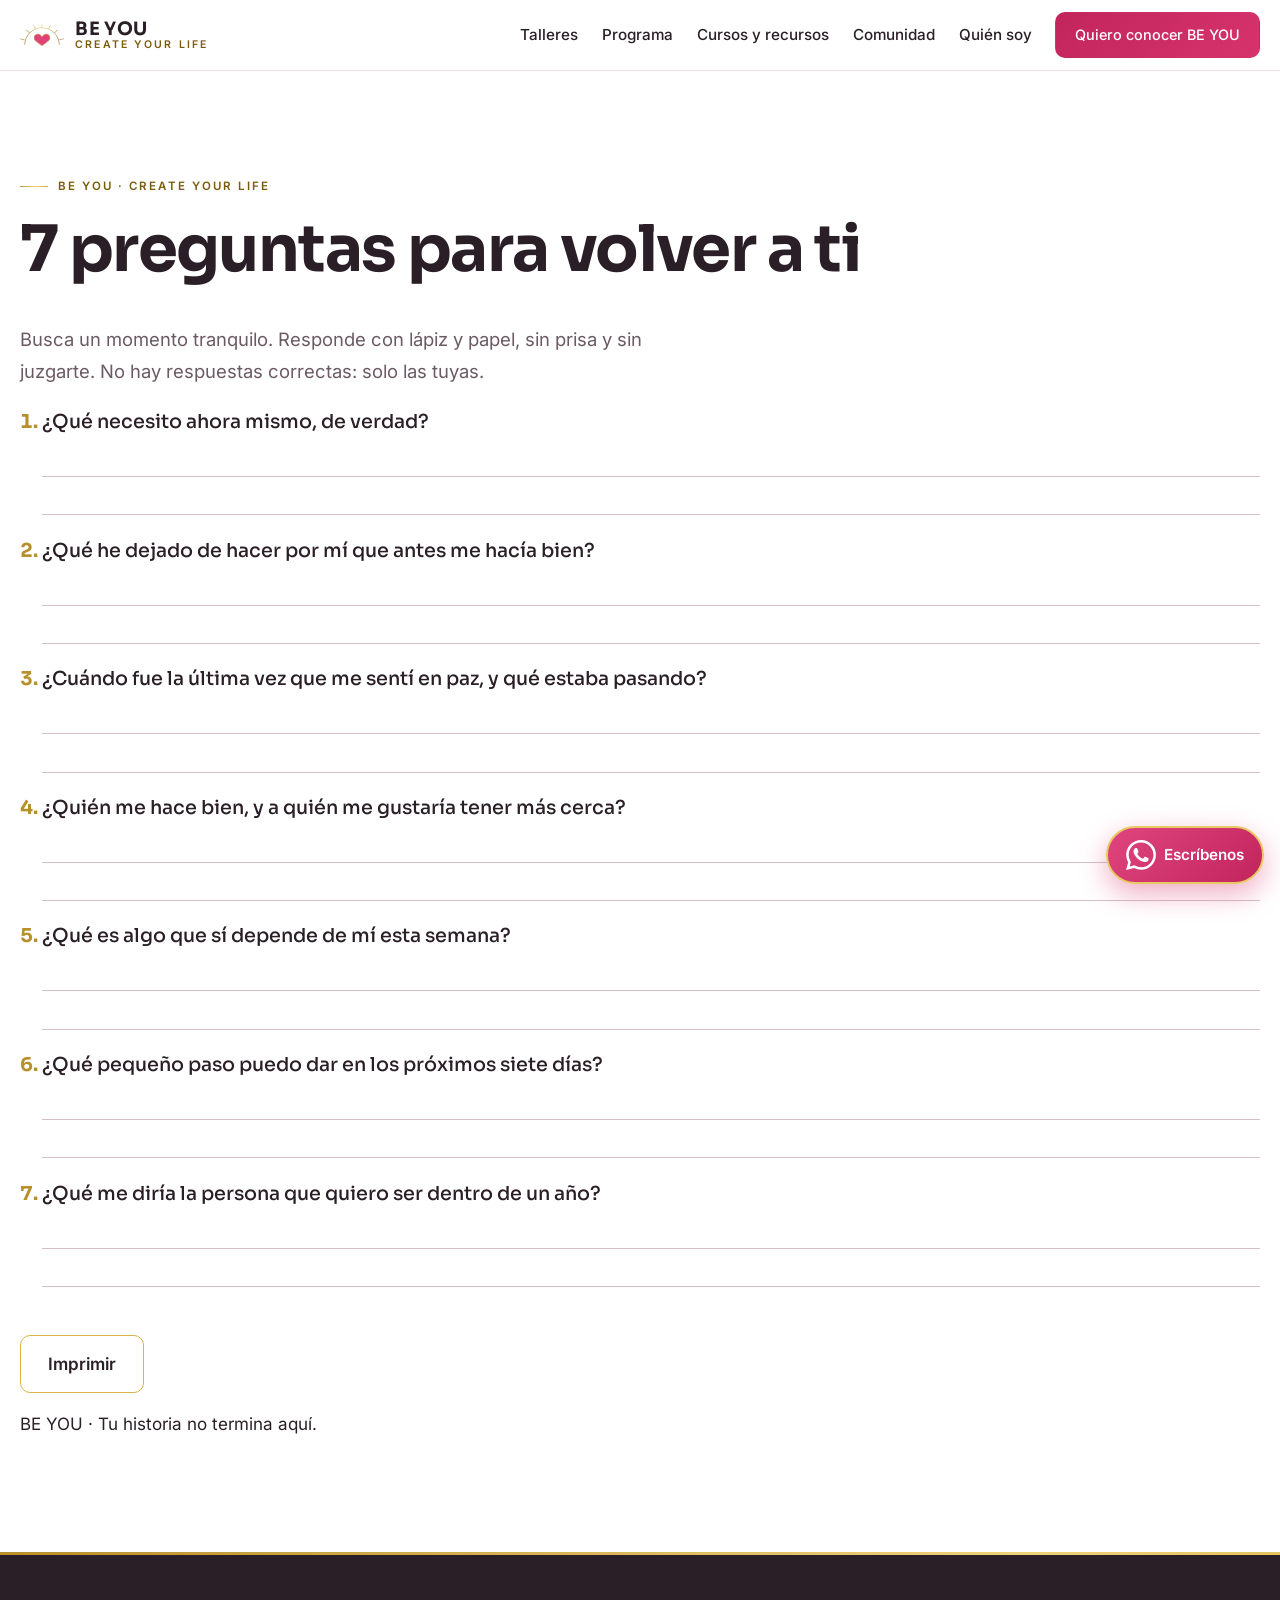
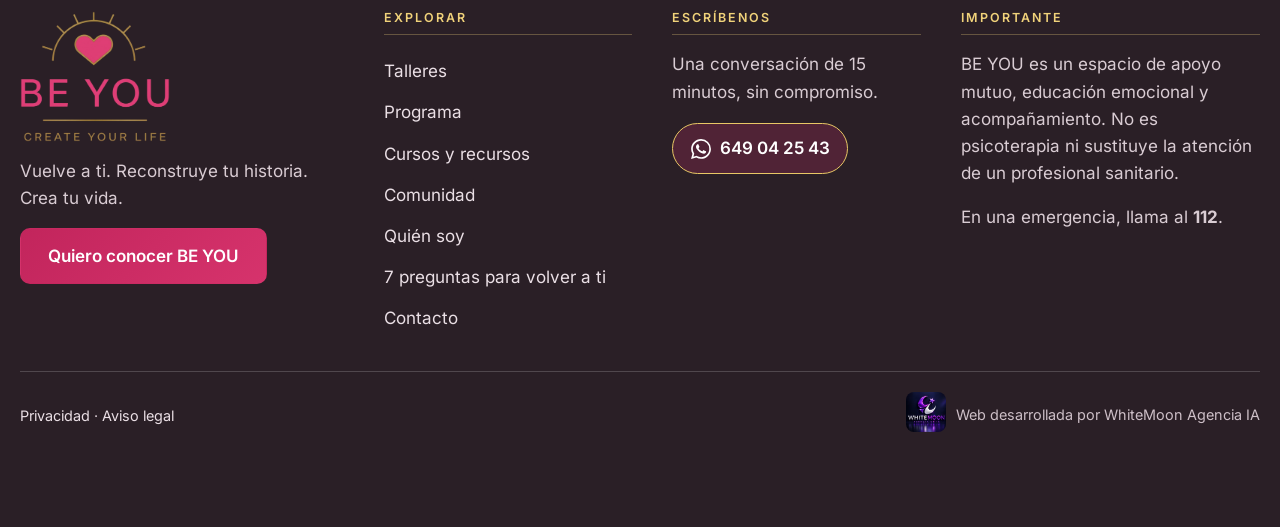
==== 7-preguntas.html @ c8401841 "feat: pasos con tarjetas unidas y 'Lo que encontrarás' en 4 tarjetas con foto Co-Authored-By: Claude" ====
<!doctype html>
<html lang="es">
<head>
  <meta charset="utf-8">
  <meta name="viewport" content="width=device-width, initial-scale=1, viewport-fit=cover">
  <title>7 preguntas para volver a ti · BE YOU</title>
  <meta name="description" content="Hoja de reflexión gratuita de BE YOU para hacer con calma: siete preguntas para volver a ti.">
  <meta name="robots" content="noindex, nofollow">
  <meta name="theme-color" content="#ffffff">
  <link rel="canonical" href="https://nexusforgeia.github.io/BE-YOU-CREATE-YOUR-LIFE-/7-preguntas.html">
  <meta property="og:type" content="website">
  <meta property="og:locale" content="es_ES">
  <meta property="og:site_name" content="BE YOU · Create Your Life">
  <meta property="og:title" content="7 preguntas para volver a ti · BE YOU">
  <meta property="og:description" content="Hoja de reflexión gratuita de BE YOU para hacer con calma: siete preguntas para volver a ti.">
  <meta property="og:url" content="https://nexusforgeia.github.io/BE-YOU-CREATE-YOUR-LIFE-/7-preguntas.html">
  <meta property="og:image" content="https://nexusforgeia.github.io/BE-YOU-CREATE-YOUR-LIFE-/assets/img/og.jpg">
  <meta property="og:image:width" content="1200">
  <meta property="og:image:height" content="630">
  <meta property="og:image:alt" content="Logotipo de BE YOU · Create Your Life">
  <meta name="twitter:card" content="summary_large_image">
  <meta http-equiv="Content-Security-Policy" content="default-src 'self'; script-src 'self'; style-src 'self'; img-src 'self' data:; connect-src 'self'; base-uri 'self'; form-action 'self' mailto:">
  <link rel="stylesheet" href="assets/app.css?v=14">
  <script type="module" src="assets/app.js?v=14"></script>
</head>
<body>
  <a class="saltar" href="#principal">Saltar al contenido</a>
  <header class="cabecera">
    <div class="contenedor">
      <a class="marca" href="index.html" aria-label="BE YOU · Create Your Life, inicio"><picture><source srcset="assets/img/be-you-icono.webp" type="image/webp"><img class="marca-logo" src="assets/img/be-you-icono.png" width="44" height="44" alt="" aria-hidden="true"></picture><span class="marca-texto"><strong>BE YOU</strong><span>Create Your Life</span></span></a>
      <button class="menu-boton" type="button" aria-expanded="false" aria-controls="navegacion">Menú</button>
      <nav id="navegacion" class="navegacion" aria-label="Principal"><a href="talleres.html">Talleres</a><a href="programa.html">Programa</a><a href="cursos.html">Cursos y recursos</a><a href="comunidad.html">Comunidad</a><a href="sobre.html">Quién soy</a><a class="boton" href="contacto.html">Quiero conocer BE YOU</a></nav>
    </div>
  </header>
  <main id="principal">
    <section class="hoja">
      <div class="contenedor">
        <p class="eyebrow">BE YOU · Create Your Life</p>
        <h1>7 preguntas para volver a ti</h1>
        <p class="lead">Busca un momento tranquilo. Responde con lápiz y papel, sin prisa y sin juzgarte. No hay respuestas correctas: solo las tuyas.</p>
        <ol><li>¿Qué necesito ahora mismo, de verdad?<span class="linea"></span><span class="linea"></span></li><li>¿Qué he dejado de hacer por mí que antes me hacía bien?<span class="linea"></span><span class="linea"></span></li><li>¿Cuándo fue la última vez que me sentí en paz, y qué estaba pasando?<span class="linea"></span><span class="linea"></span></li><li>¿Quién me hace bien, y a quién me gustaría tener más cerca?<span class="linea"></span><span class="linea"></span></li><li>¿Qué es algo que sí depende de mí esta semana?<span class="linea"></span><span class="linea"></span></li><li>¿Qué pequeño paso puedo dar en los próximos siete días?<span class="linea"></span><span class="linea"></span></li><li>¿Qué me diría la persona que quiero ser dentro de un año?<span class="linea"></span><span class="linea"></span></li></ol>
        <p class="no-imprimir sep"><button class="boton boton-sec" type="button" id="imprimir">Imprimir</button></p>
        <p>BE YOU · Tu historia no termina aquí.</p>
      </div>
    </section>
  </main>
  <footer class="pie">
    <div class="contenedor">
      <div class="cols pie-cols">
        <div class="pie-marca">
          <picture><source srcset="assets/img/be-you-logo.webp" type="image/webp"><img src="assets/img/be-you-logo.png" width="150" height="131" alt="BE YOU · Create Your Life" loading="lazy"></picture>
          <p>Vuelve a ti. Reconstruye tu historia. Crea tu vida.</p>
          <p><a class="boton" href="contacto.html">Quiero conocer BE YOU</a></p>
        </div>
        <div><h2>Explorar</h2><ul class="pie-lista"><li><a href="talleres.html">Talleres</a></li><li><a href="programa.html">Programa</a></li><li><a href="cursos.html">Cursos y recursos</a></li><li><a href="comunidad.html">Comunidad</a></li><li><a href="sobre.html">Quién soy</a></li><li><a href="7-preguntas.html">7 preguntas para volver a ti</a></li><li><a href="contacto.html">Contacto</a></li></ul></div>
        <div><h2>Escríbenos</h2><p>Una conversación de 15 minutos, sin compromiso.</p><p><a class="pie-wa" href="https://wa.me/34649042543?text=Hola%2C%20quiero%20conocer%20BE%20YOU" target="_blank" rel="noopener"><svg width="20" height="20" aria-hidden="true" focusable="false"><use href="assets/iconos.svg#whatsapp"/></svg>649 04 25 43</a></p></div>
        <div><h2>Importante</h2><p>BE YOU es un espacio de apoyo mutuo, educación emocional y acompañamiento. No es psicoterapia ni sustituye la atención de un profesional sanitario.</p><p>En una emergencia, llama al <strong>112</strong>.</p></div>
      </div>
      <div class="legal">
        <p><a href="privacidad.html">Privacidad</a> · <a href="aviso-legal.html">Aviso legal</a></p>
        <a class="firma" href="https://whitemoon.es" target="_blank" rel="noopener"><picture><source srcset="assets/img/whitemoon-logo-3d.webp" type="image/webp"><img src="assets/img/whitemoon-logo-3d.png" width="40" height="40" alt="WhiteMoon" loading="lazy" decoding="async"></picture><span>Web desarrollada por WhiteMoon Agencia IA</span></a>
      </div>
    </div>
  </footer>
  <a class="wa-flotante" href="https://wa.me/34649042543?text=Hola%2C%20quiero%20conocer%20BE%20YOU" target="_blank" rel="noopener" aria-label="Escribir por WhatsApp a BE YOU"><svg class="wa-icono" width="30" height="30" aria-hidden="true" focusable="false"><use href="assets/iconos.svg#whatsapp"/></svg><span class="wa-texto">Escríbenos</span></a>
</body>
</html>
---- assets/app.css ----
/* BE YOU · Create Your Life — mismo lenguaje visual que whitemoon.es (Inter + Sora, hero amplio,
   etiquetas con línea, números grandes, ticker, líneas finas) en blanco, rosa y dorado. */
@font-face { font-family: "Inter"; font-style: normal; font-weight: 100 900; font-display: swap; src: url("fonts/inter-latin.woff2") format("woff2"); }
@font-face { font-family: "Sora"; font-style: normal; font-weight: 100 800; font-display: swap; src: url("fonts/sora-latin-var.woff2") format("woff2"); }
:root {
  --bg: #ffffff; --bg2: #fff7f9; --bg3: #fdeef3; --card: #ffffff; --line: #f0dbe3;
  --text: #2a1f26; --muted: #6b5a64;
  --rosa: #d6336c; --rosa-2: #c2255c; --rosa-suave: #fde3ec; --rosa-claro: #f783ac;
  --oro: #b8902b; --oro-2: #e8c765; --oro-texto: #7a5c0a; --oro-suave: #fbf3dc;
  --grad-oro: linear-gradient(135deg, #b8902b, #f0d27a 55%, #c9a227);
  --grad-rosa: linear-gradient(135deg, #c2255c, #d6336c);
  --radius: 14px; --max: 1240px;
  --display: "Sora", "Inter", system-ui, sans-serif;
  --sans: "Inter", system-ui, -apple-system, "Segoe UI", sans-serif;
}
* { box-sizing: border-box; }
html { scroll-behavior: smooth; }
@media (prefers-reduced-motion: reduce) { html { scroll-behavior: auto; } *, *::before, *::after { transition: none !important; animation: none !important; } }
body { margin: 0; background: var(--bg); color: var(--text); font: 400 1.0625rem/1.7 var(--sans); -webkit-font-smoothing: antialiased; }
img, svg { max-width: 100%; }
a { color: var(--rosa-2); text-underline-offset: 3px; }
:focus-visible { outline: 3px solid var(--text); outline-offset: 3px; border-radius: 4px; }
.contenedor { width: min(var(--max), 100% - 2.5rem); margin-inline: auto; position: relative; }
.visualmente-oculto { position: absolute; width: 1px; height: 1px; overflow: hidden; clip: rect(0 0 0 0); white-space: nowrap; }
.saltar { position: absolute; left: .5rem; top: -4rem; background: var(--text); color: #fff; padding: .6rem 1rem; border-radius: 8px; z-index: 100; }
.saltar:focus { top: .5rem; }
h1, h2, h3 { font-family: var(--display); line-height: 1.1; margin: 0 0 .6em; letter-spacing: -.025em; text-wrap: balance; }
h1 { font-size: clamp(2.2rem, 6vw, 4rem); font-weight: 700; }
h2 { font-size: clamp(1.6rem, 3.6vw, 2.4rem); font-weight: 600; }
h3 { font-size: 1.2rem; font-weight: 600; }
p { margin: 0 0 1em; }
em.grad { font-style: normal; background: var(--grad-rosa); -webkit-background-clip: text; background-clip: text; -webkit-text-fill-color: transparent; }
.lead { font-size: 1.15rem; color: var(--muted); max-width: 40rem; }
.eyebrow { display: inline-flex; align-items: center; gap: .6rem; text-transform: uppercase; letter-spacing: .18em; font-size: .72rem; font-weight: 600; color: var(--oro-texto); margin: 0 0 1.2rem; }
.eyebrow::before { content: ""; width: 28px; height: 1px; background: var(--grad-oro); }

/* Cabecera */
.cabecera { position: sticky; top: 0; z-index: 20; background: rgba(255,255,255,.92); backdrop-filter: blur(10px); border-bottom: 1px solid var(--line); }
.cabecera .contenedor { display: flex; align-items: center; justify-content: space-between; gap: 1rem; min-height: 70px; }
.marca { text-decoration: none; color: var(--text); display: inline-flex; align-items: center; gap: .7rem; }
.marca-logo { width: 42px; height: 42px; border-radius: 50%; display: grid; place-items: center; font-family: var(--display); font-weight: 700; font-size: .95rem; color: #fff; background: var(--grad-rosa); box-shadow: 0 0 0 2px #fff, 0 0 0 3.5px #d9b44a; }
.marca-texto { display: grid; line-height: 1.1; }
.marca strong { font-family: var(--display); font-size: 1.15rem; font-weight: 700; letter-spacing: .02em; }
.marca-texto span { font-size: .66rem; letter-spacing: .2em; text-transform: uppercase; color: var(--oro-texto); font-weight: 600; }
.menu-boton { display: none; min-height: 44px; min-width: 44px; padding: 0 1rem; border: 1px solid var(--line); border-radius: 999px; background: #fff; font: inherit; font-weight: 600; color: var(--text); cursor: pointer; }
.navegacion { display: flex; align-items: center; gap: .25rem 1.3rem; flex-wrap: wrap; justify-content: flex-end; }
.navegacion a { text-decoration: none; color: var(--text); padding: .5rem .1rem; font-weight: 500; font-size: .95rem; }
.navegacion a:hover { color: var(--rosa-2); }
.navegacion a[aria-current="page"] { box-shadow: inset 0 -2px 0 var(--oro-2); }
.navegacion .boton { padding: .6rem 1.2rem; min-height: 0; color: #fff; font-size: .9rem; box-shadow: none; }
@media (max-width: 56rem) {
  .js .menu-boton { display: inline-flex; align-items: center; }
  .js .navegacion { display: none; position: absolute; left: 0; right: 0; top: 100%; flex-direction: column; align-items: stretch; gap: 0; padding: .5rem 1.25rem 1.2rem; background: #fff; border-bottom: 1px solid var(--line); }
  .js .navegacion.abierto { display: flex; }
  .js .navegacion a { padding: .85rem .25rem; border-bottom: 1px solid var(--line); }
  .js .navegacion a[aria-current="page"] { box-shadow: none; color: var(--rosa-2); }
  .js .navegacion .boton { margin-top: .9rem; text-align: center; justify-content: center; }
}

/* Botones */
.boton { display: inline-flex; align-items: center; justify-content: center; gap: .5rem; min-height: 52px; padding: .85rem 1.7rem; border-radius: 10px; background: var(--grad-rosa); color: #fff; font: inherit; font-weight: 600; text-decoration: none; border: 1px solid transparent; cursor: pointer; box-shadow: 0 14px 34px rgba(214,51,108,.25); transition: transform .15s ease, box-shadow .15s ease; }
.boton:hover { transform: translateY(-1px); box-shadow: 0 18px 42px rgba(214,51,108,.34); }
.boton-sec { background: transparent; color: var(--text); border-color: #d9b44a; box-shadow: none; }
.boton-sec:hover { background: var(--oro-suave); box-shadow: none; }
.botones { display: flex; flex-wrap: wrap; gap: .75rem; margin-top: 1.6rem; }

/* Secciones */
section { padding: clamp(3.5rem, 8vw, 6rem) 0; }
.banda { background: var(--bg2); border-block: 1px solid var(--line); }
.banda-sage { background: var(--oro-suave); border-block: 1px solid #f0e2b4; }
.hero { position: relative; overflow: hidden; padding: clamp(4rem, 11vw, 8rem) 0 clamp(3rem, 8vw, 5.5rem); background: radial-gradient(52rem 26rem at 90% -5%, var(--rosa-suave), transparent 70%), radial-gradient(34rem 20rem at 0% 100%, var(--oro-suave), transparent 70%), #fff; }
.hero .contenedor { z-index: 2; }
.hero h1 { max-width: 15ch; }
.hero .lead { margin-bottom: 0; }
.fantasma { position: absolute; right: -2%; bottom: -12%; font-family: var(--display); font-weight: 800; font-size: clamp(8rem, 26vw, 24rem); line-height: .8; letter-spacing: -.05em; color: transparent; -webkit-text-stroke: 1.5px rgba(214,51,108,.14); user-select: none; pointer-events: none; z-index: 1; white-space: nowrap; }
.firma-lema { font-style: italic; color: var(--oro-texto); margin-top: 2rem; font-weight: 500; }

/* Ticker */
.ticker { overflow: hidden; border-block: 1px solid var(--line); background: #fff; padding: 1rem 0; }
.ticker-pista { display: flex; width: max-content; animation: desliza 40s linear infinite; }
.ticker ul { display: flex; list-style: none; margin: 0; padding: 0; }
.ticker li { font-family: var(--display); font-weight: 500; font-size: 1.05rem; color: var(--text); padding: 0 1.6rem; white-space: nowrap; display: flex; align-items: center; gap: 3.2rem; }
.ticker li::after { content: "✦"; color: var(--oro); font-size: .8rem; }
@keyframes desliza { to { transform: translateX(-50%); } }
@media (prefers-reduced-motion: reduce) { .ticker-pista { animation: none; width: auto; flex-wrap: wrap; } .ticker-pista ul[aria-hidden="true"] { display: none; } .ticker ul { flex-wrap: wrap; justify-content: center; row-gap: .5rem; } }

/* Números grandes */
.cifras { display: grid; gap: 2rem; grid-template-columns: repeat(auto-fit, minmax(14rem, 1fr)); }
.cifra { border-top: 1px solid var(--line); padding-top: 1.2rem; }
.cifra strong { display: block; font-family: var(--display); font-size: clamp(2.6rem, 6vw, 4rem); font-weight: 700; line-height: 1; letter-spacing: -.04em; background: var(--grad-oro); -webkit-background-clip: text; background-clip: text; -webkit-text-fill-color: transparent; }
.cifra span { color: var(--muted); display: block; margin-top: .5rem; }

.cuadricula { display: grid; gap: 1.25rem; grid-template-columns: repeat(auto-fit, minmax(16rem, 1fr)); margin-top: 2rem; }
.tarjeta { background: var(--card); border: 1px solid var(--line); border-radius: var(--radius); padding: 1.7rem; display: flex; flex-direction: column; transition: border-color .2s, box-shadow .2s; }
.tarjeta:hover { border-color: #e8c765; box-shadow: 0 18px 44px rgba(184,144,43,.12); }
.tarjeta h3 { margin-bottom: .4em; }
.tarjeta p:last-child { margin-bottom: 0; }
.tarjeta .meta { color: var(--muted); font-size: .92rem; margin: 0 0 .75rem; }
.tarjeta .icono { width: 40px; height: 40px; color: var(--rosa); margin-bottom: 1rem; }
.etiqueta { display: inline-block; align-self: flex-start; padding: .25rem .8rem; border-radius: 999px; border: 1px solid #e8c765; background: var(--oro-suave); color: var(--oro-texto); font-size: .76rem; font-weight: 600; letter-spacing: .04em; margin-bottom: .9rem; }
.etiqueta.pronto { border-color: #f4b6cb; background: var(--rosa-suave); color: var(--rosa-2); }
.icono { fill: none; stroke: currentColor; stroke-width: 1.6; stroke-linecap: round; stroke-linejoin: round; }
.pasos { list-style: none; margin: 2.2rem 0 0; padding: 0; display: grid; gap: 1.6rem; grid-template-columns: repeat(auto-fit, minmax(14rem, 1fr)); counter-reset: paso; }
.pasos li { counter-increment: paso; border-top: 1px solid var(--line); padding-top: 1rem; }
.pasos li::before { content: "0" counter(paso); display: block; font-family: var(--display); font-weight: 700; font-size: 2.6rem; line-height: 1; margin-bottom: .6rem; background: var(--grad-oro); -webkit-background-clip: text; background-clip: text; -webkit-text-fill-color: transparent; }
.pasos h3 { font-size: 1.1rem; margin-bottom: .25em; }
.cita { font-family: var(--display); font-weight: 500; font-size: clamp(1.35rem, 3.4vw, 1.9rem); line-height: 1.3; max-width: 28ch; margin: 0; padding-left: 1.4rem; border-left: 3px solid var(--oro-2); }
.dos { display: grid; gap: 2.5rem; align-items: start; }
@media (min-width: 52rem) { .dos { grid-template-columns: 1.1fr .9fr; gap: 4rem; } }
.lista-check { list-style: none; padding: 0; margin: 1rem 0; display: grid; gap: .7rem; }
.lista-check li { padding-left: 1.9rem; position: relative; }
.lista-check li::before { content: ""; position: absolute; left: 0; top: .4em; width: 1.05rem; height: .55rem; border-left: 3px solid var(--rosa); border-bottom: 3px solid var(--rosa); transform: rotate(-45deg) scale(.9); }
.aviso { border: 1px solid #e8c765; border-left-width: 4px; background: var(--oro-suave); padding: 1rem 1.25rem; border-radius: var(--radius); margin: 1.5rem 0; }
.aviso p:last-child { margin-bottom: 0; }
.pendiente { border: 1.5px dashed var(--rosa); background: var(--rosa-suave); padding: 1rem 1.25rem; border-radius: var(--radius); margin: 1.5rem 0; }

/* Semanas del programa */
.semanas { list-style: none; padding: 0; margin: 2rem 0 0; display: grid; gap: 1rem; }
.semanas li { display: grid; grid-template-columns: auto 1fr; gap: 1.4rem; align-items: start; background: var(--card); border: 1px solid var(--line); border-radius: var(--radius); padding: 1.3rem 1.5rem; }
.semanas .num { font-family: var(--display); font-weight: 700; font-size: 2.4rem; line-height: 1; min-width: 2.2rem; background: var(--grad-oro); -webkit-background-clip: text; background-clip: text; -webkit-text-fill-color: transparent; }
.semanas h3 { margin-bottom: .2em; font-size: 1.1rem; }
.semanas p { margin: 0; color: var(--muted); }

/* Formularios */
.formulario { display: grid; gap: 1.1rem; max-width: 36rem; }
.campo { display: grid; gap: .35rem; }
.campo > span, legend { font-weight: 600; }
input, select, textarea { width: 100%; min-height: 50px; padding: .7rem .9rem; font: inherit; color: var(--text); background: #fff; border: 1.5px solid #d6bfc8; border-radius: 10px; }
input:focus, select:focus, textarea:focus { border-color: var(--rosa); }
textarea { min-height: 7rem; resize: vertical; }
fieldset { border: 0; margin: 0; padding: 0; min-width: 0; }
.radios { display: flex; flex-wrap: wrap; gap: .6rem; margin-top: .4rem; }
.radios label { display: inline-flex; align-items: center; gap: .5rem; min-height: 48px; padding: .4rem 1rem; border: 1.5px solid #d6bfc8; border-radius: 999px; background: #fff; cursor: pointer; }
.radios input { width: auto; min-height: 0; accent-color: var(--rosa); }
.radios label:has(input:checked) { background: var(--rosa-suave); border-color: var(--rosa); }
.consentimiento { display: flex; gap: .7rem; align-items: flex-start; font-size: .95rem; color: var(--muted); }
.consentimiento input { width: 1.3rem; min-height: 0; margin-top: .2rem; accent-color: var(--rosa); }
.estado { min-height: 1.5em; margin: 0; font-weight: 600; }
.estado.error { color: #9b1c1c; }
.trampa { position: absolute; left: -9999px; }

/* FAQ */
details.faq { border-bottom: 1px solid var(--line); padding: 1rem 0; }
details.faq summary { cursor: pointer; font-weight: 600; font-family: var(--display); font-size: 1.08rem; min-height: 44px; }
details.faq p { margin: .6rem 0 0; color: var(--muted); }

/* Pie */
.pie { background: #2a1f26; color: #eadfe5; padding: 3.5rem 0 2rem; border-top: 3px solid transparent; border-image: var(--grad-oro) 1; }
.pie a { color: #fff; }
.pie .cols { display: grid; gap: 2rem; grid-template-columns: repeat(auto-fit, minmax(14rem, 1fr)); }
.pie h2 { font-size: .78rem; color: #f0d27a; font-family: var(--sans); text-transform: uppercase; letter-spacing: .16em; font-weight: 600; }
.pie ul { list-style: none; padding: 0; margin: 0; display: grid; gap: .2rem; }
.pie li a { display: inline-block; padding: .3rem 0; }
.pie .legal { border-top: 1px solid rgba(255,255,255,.18); margin-top: 2rem; padding-top: 1.25rem; font-size: .9rem; color: #cdbfc7; }
.pie .boton { box-shadow: none; }
.firma { display: inline-flex; align-items: center; gap: .6rem; text-decoration: none; color: #cdbfc7 !important; margin-top: .5rem; }
.firma img { border-radius: 8px; }

/* Recurso imprimible */
.hoja ol { padding-left: 1.4rem; display: grid; gap: 1.2rem; font-family: var(--display); font-weight: 500; font-size: 1.2rem; }
.hoja li::marker { color: var(--oro); font-weight: 700; }
.hoja .linea { display: block; border-bottom: 1px solid #d6bfc8; height: 2.4rem; }
.sep { margin-top: 3rem; }
@media print {
  .cabecera, .pie, .no-imprimir, .fantasma { display: none !important; }
  body { background: #fff; font-size: 12pt; }
  section { padding: 1rem 0; }
}

/* Imágenes de las tarjetas (ilustraciones propias) */
.tarjeta .foto { display: block; width: calc(100% + 3.4rem); max-width: none; height: auto; aspect-ratio: 8 / 5; object-fit: cover; margin: -1.7rem -1.7rem 1.3rem; border-radius: var(--radius) var(--radius) 0 0; }

/* Logo real */
.marca-logo { width: 44px; height: 44px; border-radius: 0; background: none; box-shadow: none; object-fit: contain; }
.hero-logo { position: absolute; z-index: 1; right: max(1.25rem, calc((100vw - 1140px) / 2)); top: 50%; transform: translateY(-46%); display: none; }
.hero-logo img { width: clamp(240px, 28vw, 400px); height: auto; filter: drop-shadow(0 18px 30px rgba(214,51,108,.12)); }
@media (min-width: 900px) { .hero-logo { display: block; } }

/* Programa: las 6 semanas como tarjetas con foto */
.semanas { grid-template-columns: repeat(auto-fit, minmax(17rem, 1fr)); gap: 1.4rem; }
.semanas li { display: flex; flex-direction: column; gap: 0; padding: 1.5rem; transition: border-color .2s, box-shadow .2s; }
.semanas li:hover { border-color: #e8c765; box-shadow: 0 18px 44px rgba(184,144,43,.12); }
.semanas li .foto { display: block; width: calc(100% + 3rem); max-width: none; height: auto; aspect-ratio: 8 / 5; object-fit: cover; margin: -1.5rem -1.5rem 1.2rem; border-radius: var(--radius) var(--radius) 0 0; }
.semanas .sem-txt { display: grid; grid-template-columns: auto 1fr; gap: 1rem; align-items: start; }
.semanas .etiqueta { margin-bottom: .5rem; }
.semanas .sem-txt { display: block; }
@media (min-width: 900px) { .semanas { grid-template-columns: repeat(3, 1fr); } }

/* Quién soy: retrato */
.retrato { margin: 0; }
.retrato img { display: block; width: 100%; max-width: 420px; height: auto; aspect-ratio: 4 / 5; object-fit: cover; object-position: center 30%; border-radius: var(--radius); border: 1px solid var(--line); box-shadow: 0 24px 60px rgba(214,51,108,.14), 0 0 0 6px #fff, 0 0 0 7px #e8c765; margin: 0 auto; }
.fundadora { align-items: center; margin-bottom: 2.5rem; }

/* Botón flotante de WhatsApp */
.wa-flotante { position: fixed; z-index: 60; right: max(1rem, env(safe-area-inset-right)); bottom: max(1rem, env(safe-area-inset-bottom)); display: inline-flex; align-items: center; gap: .55rem; height: 58px; min-width: 58px; padding: 0 1rem; justify-content: center; border-radius: 999px; color: #fff; text-decoration: none; background: var(--grad-rosa); box-shadow: 0 10px 28px rgba(214,51,108,.38), 0 0 0 3px #fff; font-weight: 600; font-size: .95rem; transition: transform .2s, box-shadow .2s; }
.wa-flotante:hover, .wa-flotante:focus-visible { transform: translateY(-2px); box-shadow: 0 14px 34px rgba(214,51,108,.48), 0 0 0 3px #fff; }
.wa-flotante:focus-visible { outline: 3px solid var(--oro-2); outline-offset: 4px; }
.wa-icono { width: 30px; height: 30px; fill: currentColor; stroke: none; flex: none; }
.wa-texto { display: none; }
@media (min-width: 900px) { .wa-texto { display: inline; } }
@media (prefers-reduced-motion: no-preference) { .wa-flotante::after { content: ""; position: absolute; inset: 0; border-radius: inherit; box-shadow: 0 0 0 0 rgba(214,51,108,.45); animation: wa-pulso 2.8s ease-out infinite; pointer-events: none; } }
@keyframes wa-pulso { 0% { box-shadow: 0 0 0 0 rgba(214,51,108,.45); } 70%, 100% { box-shadow: 0 0 0 16px rgba(214,51,108,0); } }
@media print { .wa-flotante { display: none; } }

/* Quién soy: retrato y tarjetas coherentes */
.fundadora { grid-template-columns: 1fr; align-items: center; gap: 2rem; margin-bottom: 3rem; }
@media (min-width: 52rem) { .fundadora { grid-template-columns: minmax(0, 380px) 1fr; gap: 4rem; } }
.retrato { margin: 0; border-radius: var(--radius); overflow: hidden; border: 1px solid var(--line); background: var(--card); box-shadow: 0 24px 60px rgba(184,144,43,.14); }
.retrato img { display: block; width: 100%; max-width: none; height: auto; aspect-ratio: 4 / 5; object-fit: cover; object-position: center top; border: 0; border-radius: 0; box-shadow: none; margin: 0; }
.fundadora h2 { margin-top: 0; }
.centrado-sec { margin-top: 0; }
.tres-sobre { grid-template-columns: 1fr; margin-bottom: 2.5rem; }
@media (min-width: 52rem) { .tres-sobre { grid-template-columns: repeat(3, 1fr); } }
.tres-sobre .tarjeta .icono { margin-bottom: .8rem; }

/* WhatsApp flotante: rosa, borde dorado, texto blanco (manda sobre las reglas anteriores) */
a.wa-flotante { position: fixed; right: 1rem; bottom: 1rem; z-index: 9999; display: inline-flex; align-items: center; justify-content: center; gap: .55rem; height: 58px; min-width: 58px; padding: 0 1.1rem; border-radius: 999px; background: linear-gradient(135deg, #e0457f, #c2255c); color: #fff; border: 2px solid #e8c765; box-shadow: 0 10px 28px rgba(214,51,108,.4); text-decoration: none; font-weight: 600; font-size: .95rem; line-height: 1; }
a.wa-flotante:hover, a.wa-flotante:focus-visible { color: #fff; text-decoration: none; box-shadow: 0 14px 34px rgba(214,51,108,.5), 0 0 0 3px rgba(232,199,101,.45); }
a.wa-flotante .wa-texto { color: #fff; text-decoration: none; }

/* BE YOU de fondo: centrado y en dorado */
.fantasma { left: 50%; right: auto; transform: translateX(-50%); bottom: -9%; font-size: clamp(6rem, 21vw, 19rem); -webkit-text-stroke: 2px rgba(184,144,43,.38); text-align: center; }

/* Portada: logo más arriba y letras de fondo rellenas en dorado */
.hero-logo { top: 36%; transform: translateY(-50%); }
.fantasma { color: rgba(232,199,101,.30); -webkit-text-stroke: 2px rgba(184,144,43,.5); }

/* Portada: H1 más arriba */
.hero { padding-top: clamp(1.75rem, 4vw, 3rem); }
.hero:has(.fantasma) { padding-bottom: clamp(7rem, 17vw, 12rem); }

/* Pie renovado */
.pie { padding: 3.5rem 0 1.75rem; }
.pie .pie-cols { grid-template-columns: 1fr; gap: 2.2rem; }
@media (min-width: 52rem) { .pie .pie-cols { grid-template-columns: 1.3fr 1fr 1fr 1.2fr; gap: 2.5rem; } }
.pie-marca img { display: block; width: 150px; height: auto; margin-bottom: 1rem; }
.pie-marca p { margin: 0 0 1rem; color: #eadfe5; }
.pie h2 { margin: 0 0 1rem; padding-bottom: .6rem; border-bottom: 1px solid rgba(240,210,122,.3); }
.pie p { color: #d9ccd3; line-height: 1.6; }
.pie .pie-lista { gap: 0; }
.pie .pie-lista li a { color: #eadfe5; text-decoration: none; padding: .38rem 0; transition: color .2s, padding-left .2s; }
.pie .pie-lista li a:hover, .pie .pie-lista li a:focus-visible { color: #f0d27a; padding-left: .35rem; }
.pie .pie-wa { display: inline-flex; align-items: center; gap: .55rem; padding: .7rem 1.1rem; border-radius: 999px; border: 1.5px solid #e8c765; color: #fff; text-decoration: none; font-weight: 600; background: rgba(214,51,108,.22); transition: background .2s; }
.pie .pie-wa svg { fill: currentColor; stroke: none; flex: none; }
.pie .pie-wa:hover, .pie .pie-wa:focus-visible { background: #c2255c; }
.pie .legal { display: flex; flex-wrap: wrap; justify-content: space-between; align-items: center; gap: 1rem; }
.pie .legal p { margin: 0; }
.pie .legal a { text-decoration: none; color: #eadfe5; }
.pie .legal p a:hover { color: #f0d27a; }
.pie .firma { margin-top: 0; }
.pie { padding-bottom: 5.5rem; }

/* Cómo funciona: pasos como tarjetas unidas por una línea */
.pasos-tarjetas { gap: 1.4rem; counter-reset: none; }
.pasos-tarjetas li { counter-increment: none; position: relative; background: var(--card); border: 1px solid var(--line); border-radius: var(--radius); padding: 1.6rem 1.4rem 1.4rem; transition: border-color .2s, box-shadow .2s, transform .2s; }
.pasos-tarjetas li::before { content: none; display: none; }
.pasos-tarjetas li:hover { border-color: #e8c765; box-shadow: 0 18px 44px rgba(184,144,43,.12); transform: translateY(-2px); }
.paso-num { display: grid; place-items: center; width: 46px; height: 46px; margin-bottom: 1rem; border-radius: 50%; background: var(--grad-rosa); color: #fff; font-family: var(--display); font-weight: 700; font-size: 1.15rem; box-shadow: 0 0 0 3px #fff, 0 0 0 5px #e8c765; }
@media (min-width: 52rem) { .pasos-tarjetas li:not(:last-child)::after { content: ""; position: absolute; top: calc(1.6rem + 23px); left: calc(100% + 2px); width: calc(1.4rem - 4px); height: 2px; background: linear-gradient(90deg, #e8c765, #d6336c); } }
@media (prefers-reduced-motion: reduce) { .pasos-tarjetas li:hover { transform: none; } }

/* Lo que encontrarás aquí */
.cuadricula.cuatro { grid-template-columns: 1fr; margin-top: 2rem; }
@media (min-width: 40rem) { .cuadricula.cuatro { grid-template-columns: repeat(2, 1fr); } }
@media (min-width: 64rem) { .cuadricula.cuatro { grid-template-columns: repeat(4, 1fr); } }
.cuatro .tarjeta .icono { margin-bottom: .8rem; }
.aviso-ancho { max-width: 52rem; margin: 2.2rem auto 0; }
.aviso-ancho .aviso { margin: 0; text-align: left; }
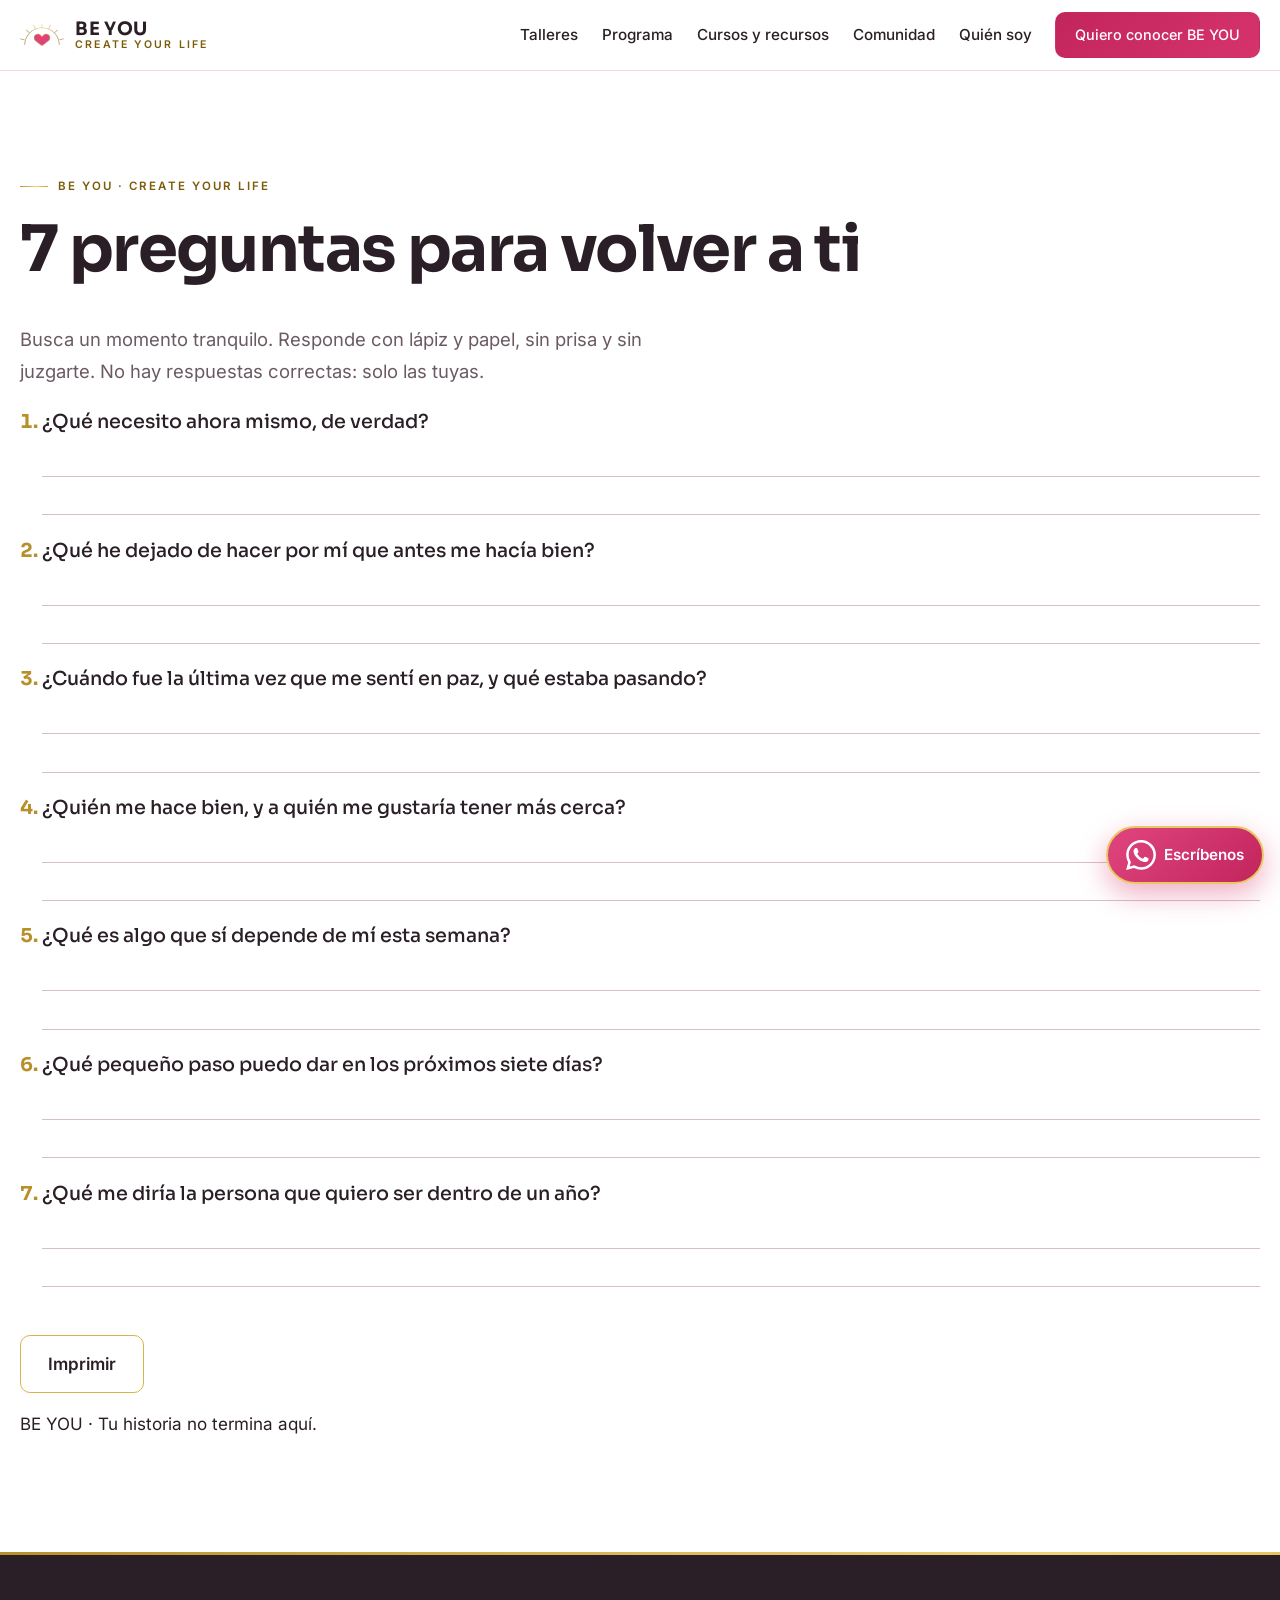
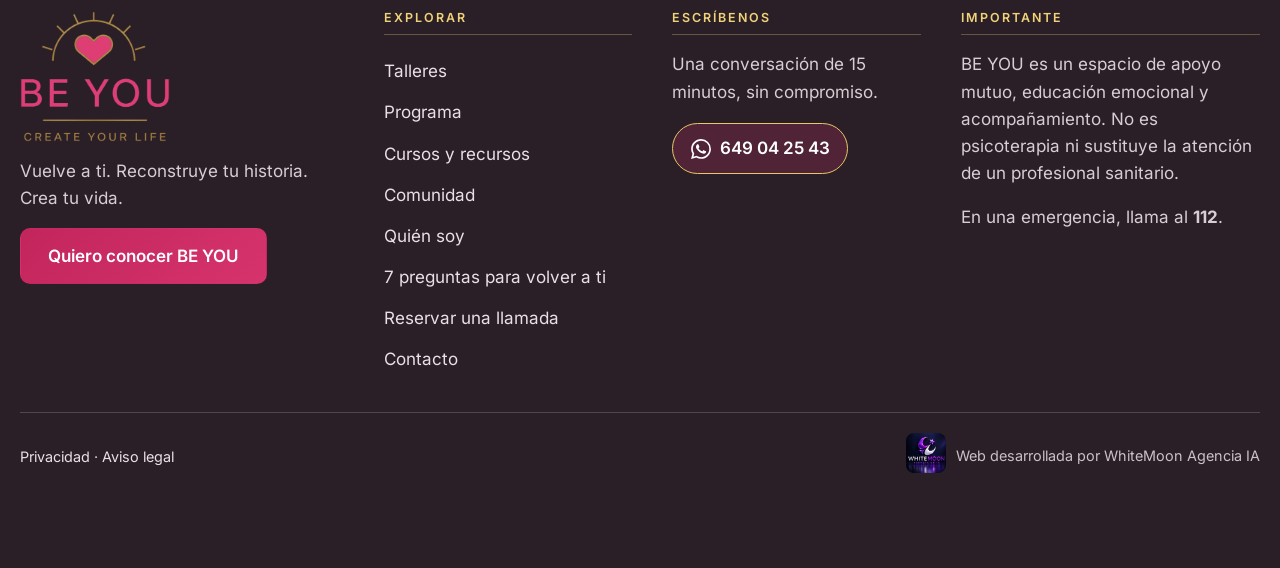
==== commit a899beff: "feat: reserva de llamadas con calendario y petición por WhatsApp (sin API) Co-Authored-By: Claude So" ====
--- a/7-preguntas.html
+++ b/7-preguntas.html
@@ -20,8 +20,8 @@
   <meta property="og:image:alt" content="Logotipo de BE YOU · Create Your Life">
   <meta name="twitter:card" content="summary_large_image">
   <meta http-equiv="Content-Security-Policy" content="default-src 'self'; script-src 'self'; style-src 'self'; img-src 'self' data:; connect-src 'self'; base-uri 'self'; form-action 'self' mailto:">
-  <link rel="stylesheet" href="assets/app.css?v=14">
-  <script type="module" src="assets/app.js?v=14"></script>
+  <link rel="stylesheet" href="assets/app.css?v=17">
+  <script type="module" src="assets/app.js?v=17"></script>
 </head>
 <body>
   <a class="saltar" href="#principal">Saltar al contenido</a>
@@ -52,7 +52,7 @@
           <p>Vuelve a ti. Reconstruye tu historia. Crea tu vida.</p>
           <p><a class="boton" href="contacto.html">Quiero conocer BE YOU</a></p>
         </div>
-        <div><h2>Explorar</h2><ul class="pie-lista"><li><a href="talleres.html">Talleres</a></li><li><a href="programa.html">Programa</a></li><li><a href="cursos.html">Cursos y recursos</a></li><li><a href="comunidad.html">Comunidad</a></li><li><a href="sobre.html">Quién soy</a></li><li><a href="7-preguntas.html">7 preguntas para volver a ti</a></li><li><a href="contacto.html">Contacto</a></li></ul></div>
+        <div><h2>Explorar</h2><ul class="pie-lista"><li><a href="talleres.html">Talleres</a></li><li><a href="programa.html">Programa</a></li><li><a href="cursos.html">Cursos y recursos</a></li><li><a href="comunidad.html">Comunidad</a></li><li><a href="sobre.html">Quién soy</a></li><li><a href="7-preguntas.html">7 preguntas para volver a ti</a></li><li><a href="citas.html">Reservar una llamada</a></li><li><a href="contacto.html">Contacto</a></li></ul></div>
         <div><h2>Escríbenos</h2><p>Una conversación de 15 minutos, sin compromiso.</p><p><a class="pie-wa" href="https://wa.me/34649042543?text=Hola%2C%20quiero%20conocer%20BE%20YOU" target="_blank" rel="noopener"><svg width="20" height="20" aria-hidden="true" focusable="false"><use href="assets/iconos.svg#whatsapp"/></svg>649 04 25 43</a></p></div>
         <div><h2>Importante</h2><p>BE YOU es un espacio de apoyo mutuo, educación emocional y acompañamiento. No es psicoterapia ni sustituye la atención de un profesional sanitario.</p><p>En una emergencia, llama al <strong>112</strong>.</p></div>
       </div>
--- a/assets/app.css
+++ b/assets/app.css
@@ -266,3 +266,53 @@
 .cuatro .tarjeta .icono { margin-bottom: .8rem; }
 .aviso-ancho { max-width: 52rem; margin: 2.2rem auto 0; }
 .aviso-ancho .aviso { margin: 0; text-align: left; }
+
+/* Comunidad */
+.hero-fotos-sec { overflow: hidden; }
+.hero-fotos { display: none; }
+@media (min-width: 900px) {
+  .hero-fotos { display: block; position: absolute; z-index: 1; right: max(1.25rem, calc((100vw - 1140px) / 2)); top: 50%; transform: translateY(-50%); width: min(430px, 36vw); height: 340px; }
+  .hero-fotos img { position: absolute; width: 74%; height: auto; aspect-ratio: 8 / 5; object-fit: cover; border-radius: var(--radius); border: 3px solid #fff; box-shadow: 0 0 0 1.5px #e8c765, 0 24px 50px rgba(214,51,108,.18); }
+  .hero-fotos .hf-a { top: 0; right: 0; }
+  .hero-fotos .hf-b { bottom: 0; left: 0; }
+}
+.ritual { display: flex; gap: 1.2rem; align-items: flex-start; margin: 2.2rem auto 0; max-width: 52rem; padding: 1.4rem 1.6rem; background: var(--oro-suave); border: 1px solid #e8c765; border-radius: var(--radius); }
+.ritual h3 { margin: 0 0 .3em; }
+.ritual p { margin: 0; }
+.ritual-icono .icono { width: 44px; height: 44px; margin: 0; color: var(--oro); }
+.panel-cta { display: grid; gap: 1.6rem; align-items: center; padding: clamp(1.8rem, 4vw, 3rem); border-radius: calc(var(--radius) + 6px); color: #fff; background: radial-gradient(30rem 16rem at 100% 0%, rgba(232,199,101,.35), transparent 70%), var(--grad-rosa); box-shadow: 0 24px 60px rgba(214,51,108,.25); border: 2px solid #e8c765; }
+@media (min-width: 52rem) { .panel-cta { grid-template-columns: 1.4fr 1fr; } }
+.panel-cta h2, .panel-cta p { color: #fff; }
+.panel-cta .eyebrow { color: #fbf3dc; }
+.panel-cta .eyebrow::before { background: #fbf3dc; }
+.panel-cta p { margin-bottom: 0; }
+.panel-cta-botones { display: flex; flex-wrap: wrap; gap: .8rem; }
+.panel-cta .boton { background: #fff; color: #c2255c; box-shadow: none; }
+.panel-cta .boton.boton-sec { border-color: #fff; color: #fff; background: transparent; }
+.panel-cta .boton-sec:hover { background: rgba(255,255,255,.14); }
+
+/* Citas */
+.citas { display: grid; gap: 2rem; align-items: start; }
+@media (min-width: 52rem) { .citas { grid-template-columns: 1.1fr 1fr; gap: 3rem; } }
+.cita-bloque h2 { display: flex; align-items: center; gap: .8rem; font-size: 1.3rem; margin: 0 0 1.1rem; }
+.cita-bloque .paso-num { width: 36px; height: 36px; margin: 0; font-size: .95rem; flex: none; }
+.cal { background: var(--card); border: 1px solid var(--line); border-radius: var(--radius); padding: 1.1rem; }
+.cal-cab { display: flex; align-items: center; justify-content: space-between; margin-bottom: .8rem; }
+.cal-cab h3 { margin: 0; font-size: 1.1rem; }
+.cal-nav { width: 40px; height: 40px; border-radius: 50%; border: 1px solid #e8c765; background: #fff; color: var(--rosa); font-size: 1.4rem; line-height: 1; cursor: pointer; }
+.cal-nav:disabled { opacity: .35; cursor: default; }
+.cal-nav:focus-visible, .cal-dia:focus-visible, .hora:focus-visible { outline: 3px solid var(--oro-2); outline-offset: 2px; }
+.cal-grid { display: grid; grid-template-columns: repeat(7, 1fr); gap: 4px; }
+.cal-sem { text-align: center; font-size: .75rem; font-weight: 600; letter-spacing: .08em; color: var(--oro-texto); padding: .3rem 0; }
+.cal-dia { aspect-ratio: 1; min-height: 40px; border: 1px solid transparent; border-radius: 10px; background: transparent; color: #b9aab2; font: inherit; font-weight: 500; cursor: default; }
+.cal-dia.libre { color: var(--text); background: var(--bg2, #fff7f9); border-color: var(--line); cursor: pointer; font-weight: 600; }
+.cal-dia.libre:hover { border-color: #e8c765; background: var(--oro-suave); }
+.cal-dia.sel { background: var(--grad-rosa); color: #fff; border-color: #e8c765; box-shadow: 0 0 0 2px #fff, 0 0 0 3.5px #e8c765; }
+.dia-elegido { font-family: var(--display); font-weight: 600; margin: 0 0 .8rem; }
+.horas-grid { display: grid; grid-template-columns: repeat(auto-fill, minmax(5.2rem, 1fr)); gap: .6rem; margin-bottom: .8rem; }
+.hora { min-height: 44px; border-radius: 999px; border: 1.5px solid #e8c765; background: #fff; font: inherit; font-weight: 600; color: var(--text); cursor: pointer; }
+.hora:hover { background: var(--oro-suave); }
+.hora.sel { background: var(--grad-rosa); color: #fff; border-color: #e8c765; }
+.resumen-cita { margin: 0 0 1rem; padding: .8rem 1rem; background: var(--rosa-suave); border-radius: 10px; }
+#f-cita { margin-top: 1.8rem; }
+#f-cita[hidden] { display: none; }
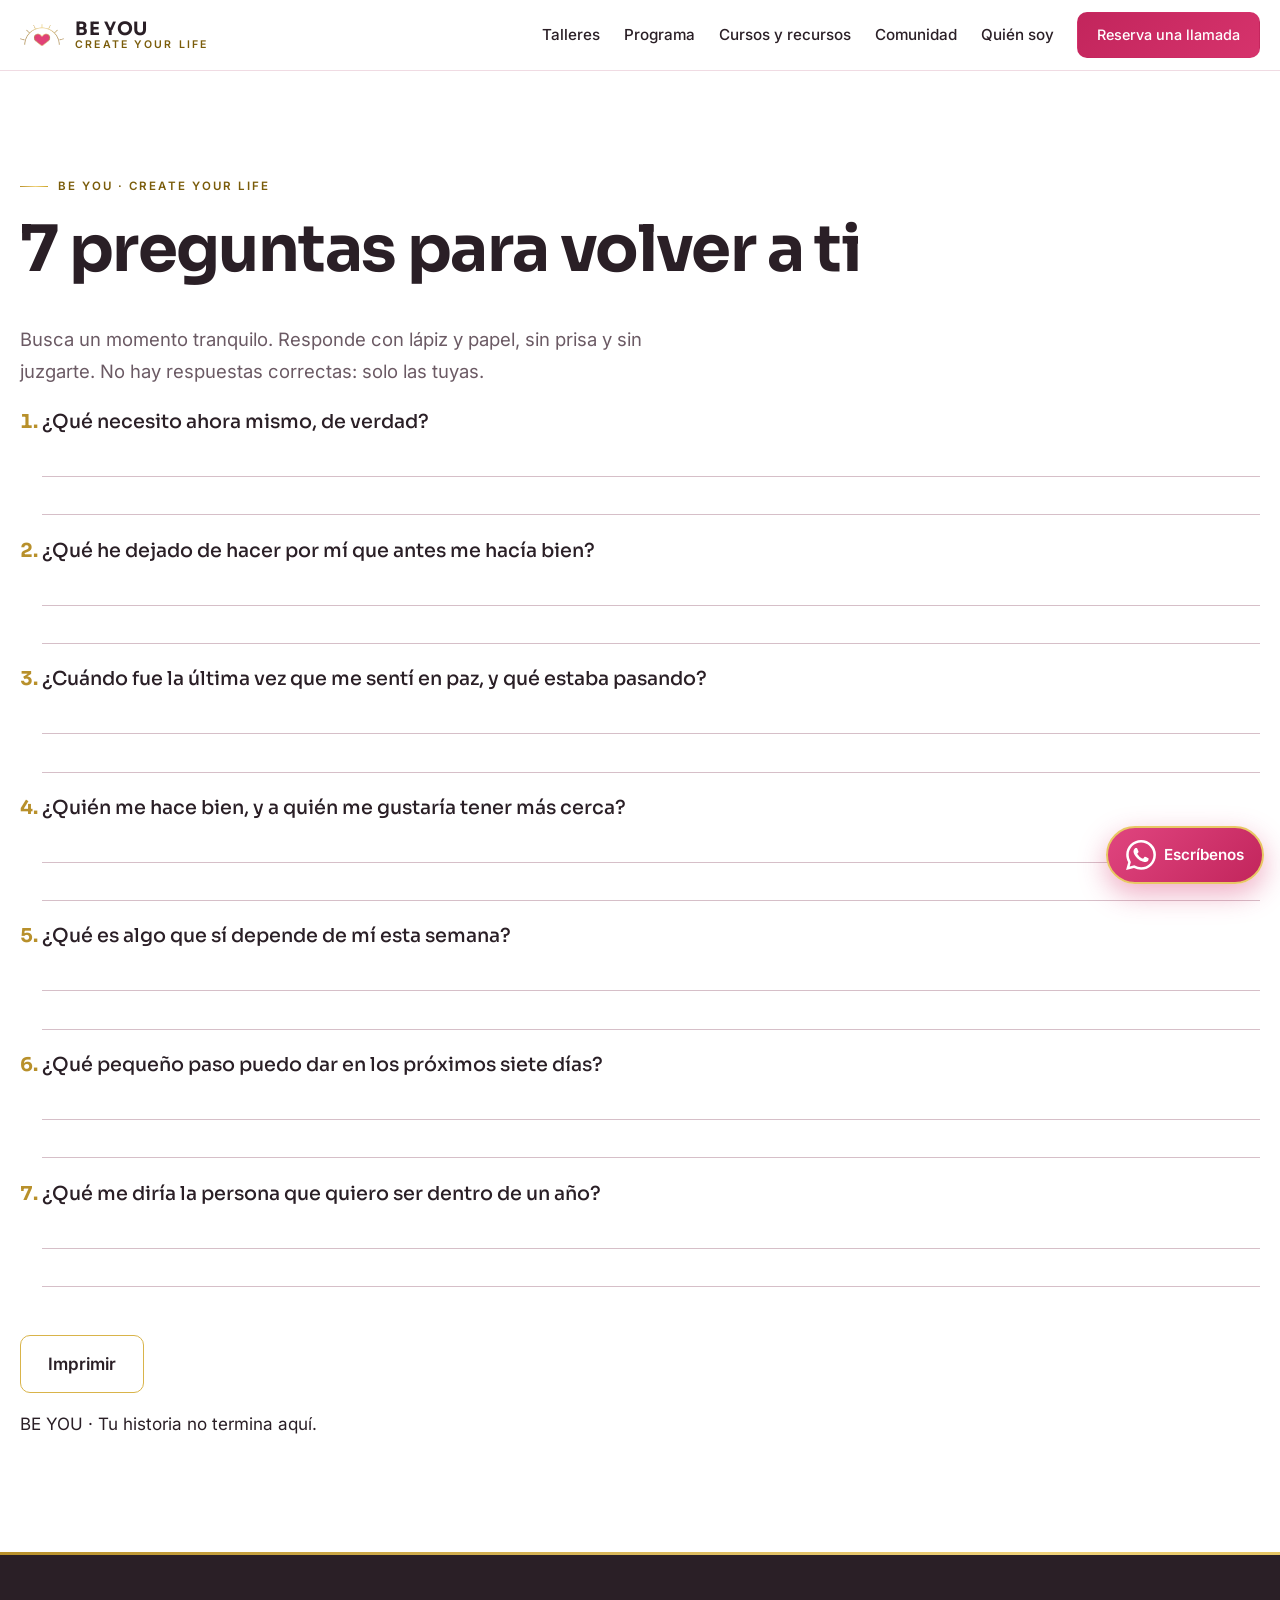
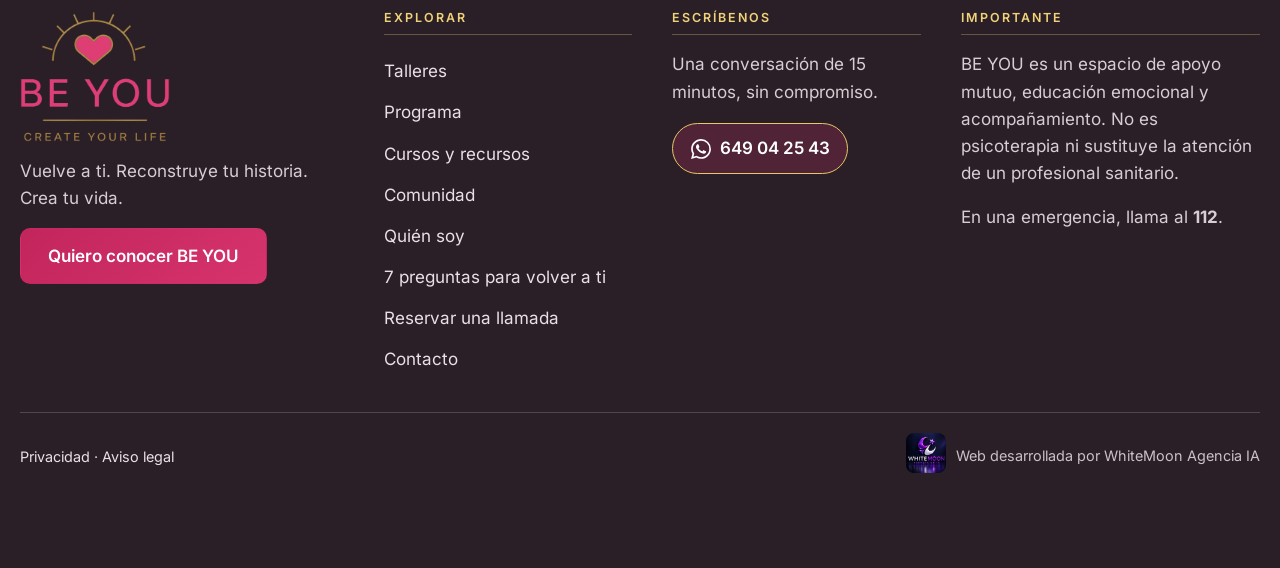
==== commit 063aac93: "feat: CTA de la cabecera 'Reserva una llamada' que lleva al calendario Co-Authored-By: Claude Sonnet" ====
--- a/7-preguntas.html
+++ b/7-preguntas.html
@@ -20,8 +20,8 @@
   <meta property="og:image:alt" content="Logotipo de BE YOU · Create Your Life">
   <meta name="twitter:card" content="summary_large_image">
   <meta http-equiv="Content-Security-Policy" content="default-src 'self'; script-src 'self'; style-src 'self'; img-src 'self' data:; connect-src 'self'; base-uri 'self'; form-action 'self' mailto:">
-  <link rel="stylesheet" href="assets/app.css?v=17">
-  <script type="module" src="assets/app.js?v=17"></script>
+  <link rel="stylesheet" href="assets/app.css?v=18">
+  <script type="module" src="assets/app.js?v=18"></script>
 </head>
 <body>
   <a class="saltar" href="#principal">Saltar al contenido</a>
@@ -29,7 +29,7 @@
     <div class="contenedor">
       <a class="marca" href="index.html" aria-label="BE YOU · Create Your Life, inicio"><picture><source srcset="assets/img/be-you-icono.webp" type="image/webp"><img class="marca-logo" src="assets/img/be-you-icono.png" width="44" height="44" alt="" aria-hidden="true"></picture><span class="marca-texto"><strong>BE YOU</strong><span>Create Your Life</span></span></a>
       <button class="menu-boton" type="button" aria-expanded="false" aria-controls="navegacion">Menú</button>
-      <nav id="navegacion" class="navegacion" aria-label="Principal"><a href="talleres.html">Talleres</a><a href="programa.html">Programa</a><a href="cursos.html">Cursos y recursos</a><a href="comunidad.html">Comunidad</a><a href="sobre.html">Quién soy</a><a class="boton" href="contacto.html">Quiero conocer BE YOU</a></nav>
+      <nav id="navegacion" class="navegacion" aria-label="Principal"><a href="talleres.html">Talleres</a><a href="programa.html">Programa</a><a href="cursos.html">Cursos y recursos</a><a href="comunidad.html">Comunidad</a><a href="sobre.html">Quién soy</a><a class="boton" href="citas.html">Reserva una llamada</a></nav>
     </div>
   </header>
   <main id="principal">
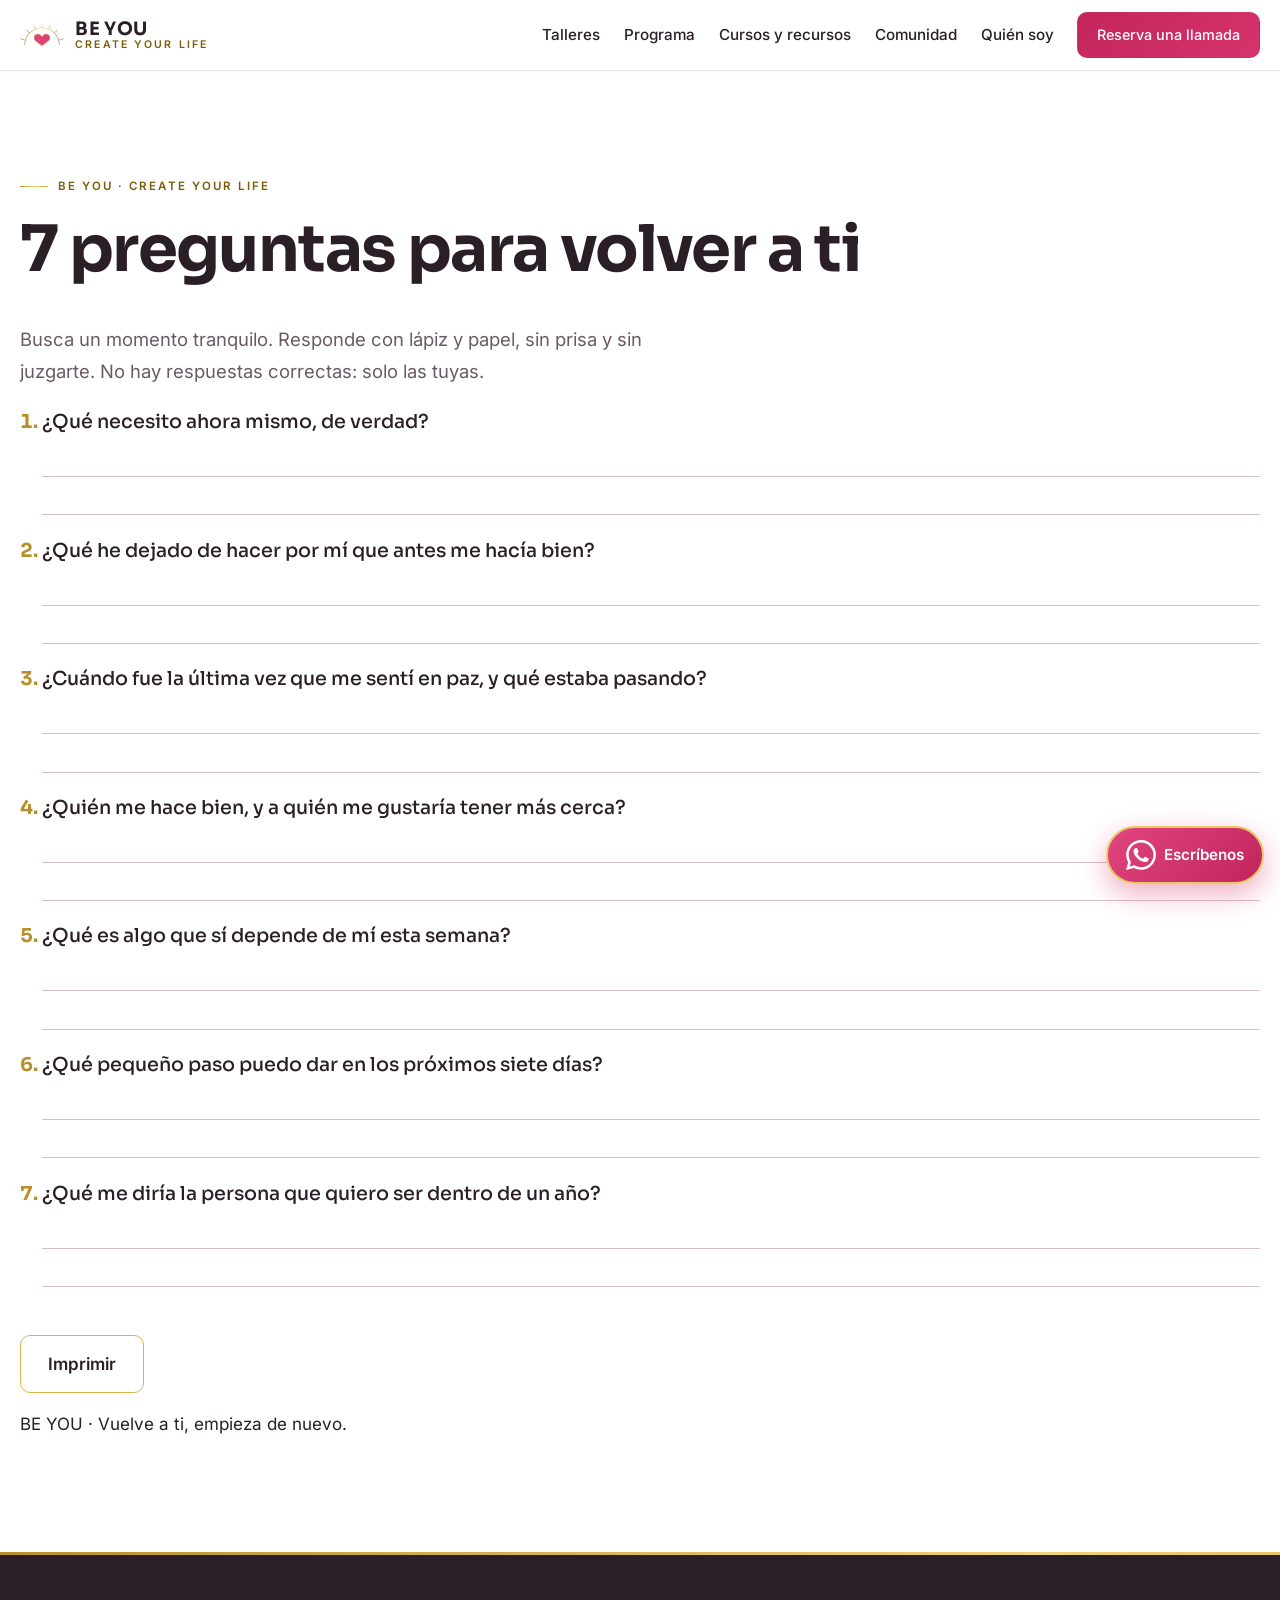
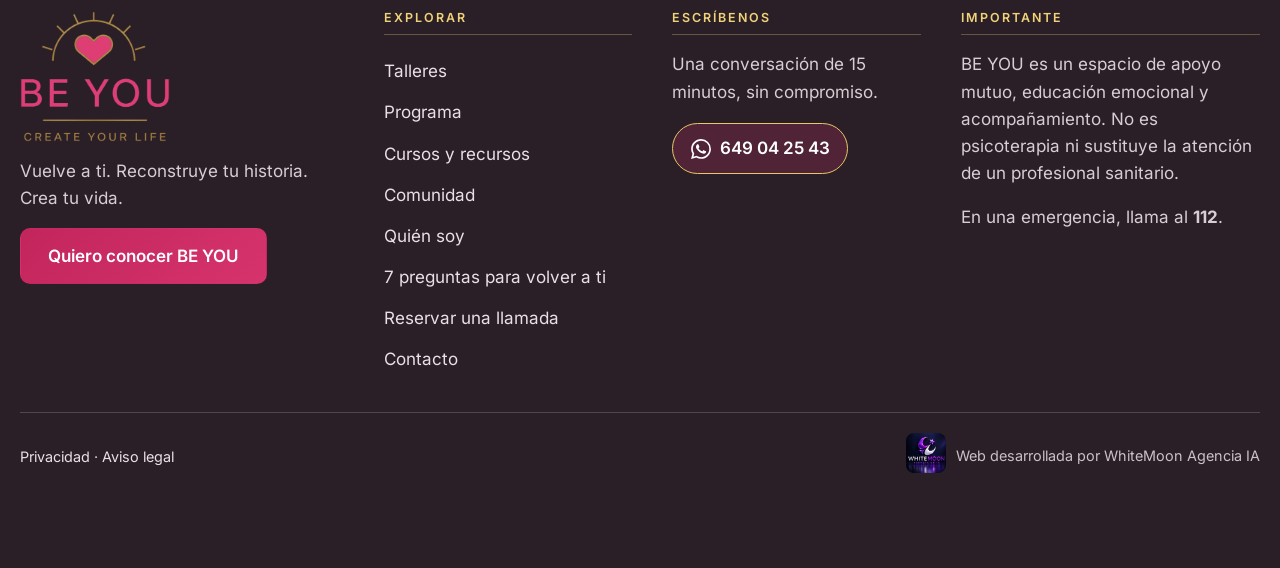
==== commit 282f0951: "feat: nuevo H1 de la home Co-Authored-By: Claude Sonnet 5.5 <noreply@anthropic.com> Claude-Session: " ====
--- a/7-preguntas.html
+++ b/7-preguntas.html
@@ -20,8 +20,11 @@
   <meta property="og:image:alt" content="Logotipo de BE YOU · Create Your Life">
   <meta name="twitter:card" content="summary_large_image">
   <meta http-equiv="Content-Security-Policy" content="default-src 'self'; script-src 'self'; style-src 'self'; img-src 'self' data:; connect-src 'self'; base-uri 'self'; form-action 'self' mailto:">
-  <link rel="stylesheet" href="assets/app.css?v=18">
-  <script type="module" src="assets/app.js?v=18"></script>
+  <link rel="icon" href="favicon.ico" sizes="48x48">
+  <link rel="icon" type="image/png" sizes="32x32" href="assets/img/icon-32.png">
+  <link rel="apple-touch-icon" href="assets/img/apple-touch-icon.png">
+  <link rel="stylesheet" href="assets/app.css?v=20">
+  <script type="module" src="assets/app.js?v=20"></script>
 </head>
 <body>
   <a class="saltar" href="#principal">Saltar al contenido</a>
@@ -40,7 +43,7 @@
         <p class="lead">Busca un momento tranquilo. Responde con lápiz y papel, sin prisa y sin juzgarte. No hay respuestas correctas: solo las tuyas.</p>
         <ol><li>¿Qué necesito ahora mismo, de verdad?<span class="linea"></span><span class="linea"></span></li><li>¿Qué he dejado de hacer por mí que antes me hacía bien?<span class="linea"></span><span class="linea"></span></li><li>¿Cuándo fue la última vez que me sentí en paz, y qué estaba pasando?<span class="linea"></span><span class="linea"></span></li><li>¿Quién me hace bien, y a quién me gustaría tener más cerca?<span class="linea"></span><span class="linea"></span></li><li>¿Qué es algo que sí depende de mí esta semana?<span class="linea"></span><span class="linea"></span></li><li>¿Qué pequeño paso puedo dar en los próximos siete días?<span class="linea"></span><span class="linea"></span></li><li>¿Qué me diría la persona que quiero ser dentro de un año?<span class="linea"></span><span class="linea"></span></li></ol>
         <p class="no-imprimir sep"><button class="boton boton-sec" type="button" id="imprimir">Imprimir</button></p>
-        <p>BE YOU · Tu historia no termina aquí.</p>
+        <p>BE YOU · Vuelve a ti, empieza de nuevo.</p>
       </div>
     </section>
   </main>
